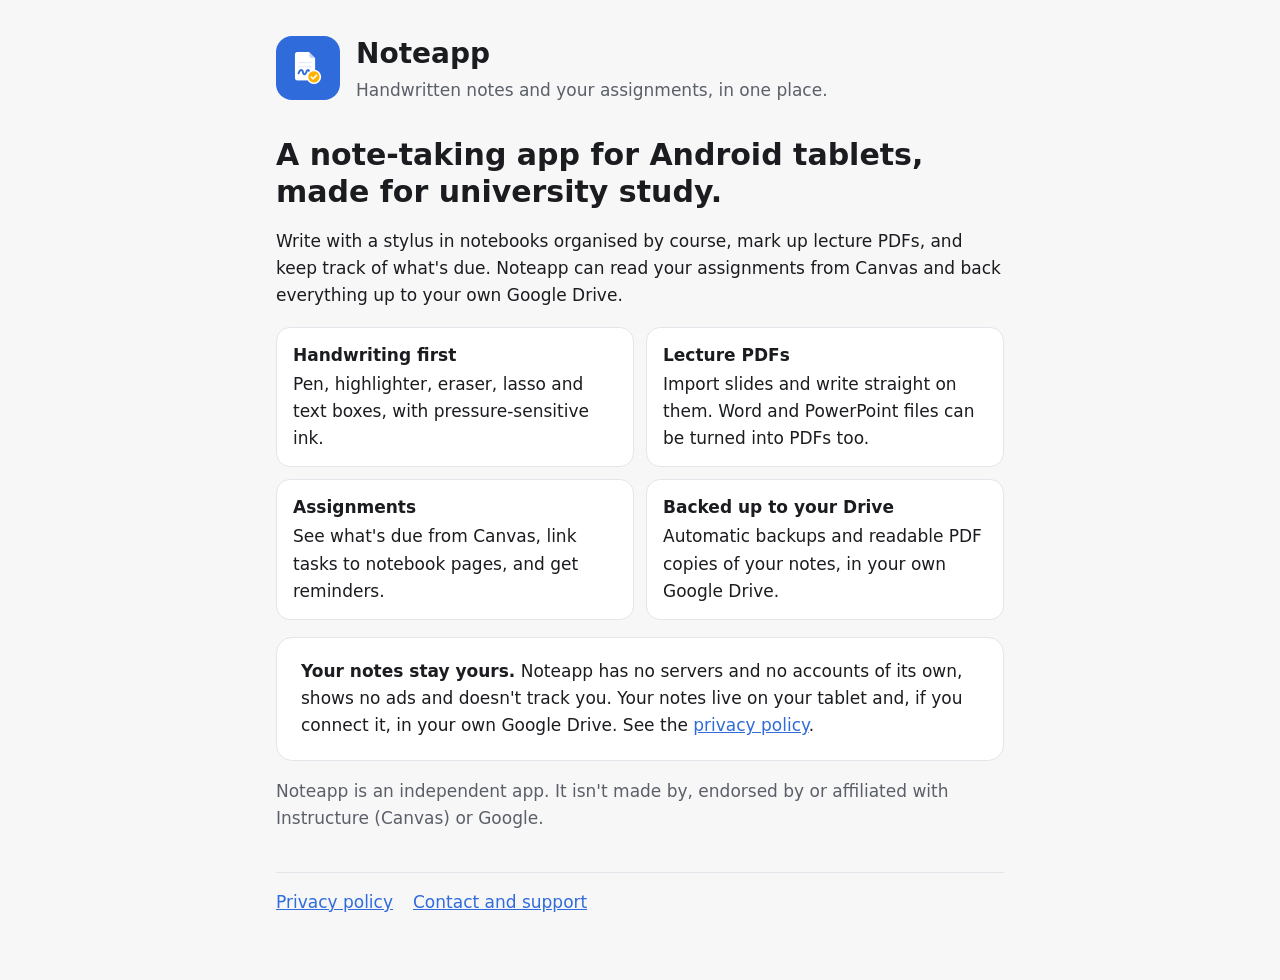
==== index.html @ 6d73e2a1 "Noteapp website: homepage and privacy policy Co-Authored-By: Claude Opus 5.5 <noreply@anthropic.com>" ====
<!doctype html>
<html lang="en">
<head>
  <meta charset="utf-8">
  <meta name="viewport" content="width=device-width, initial-scale=1">
  <title>Noteapp</title>
  <meta name="description" content="Noteapp: handwritten notes and your course assignments, together on your Android tablet.">
  <link rel="icon" type="image/png" href="favicon.png">
  <link rel="stylesheet" href="style.css">
</head>
<body>
<main>
  <header>
    <img src="logo-512.png" alt="Noteapp logo">
    <div>
      <p class="name">Noteapp</p>
      <p class="tag">Handwritten notes and your assignments, in one place.</p>
    </div>
  </header>

  <h1>A note-taking app for Android tablets, made for university study.</h1>
  <p>
    Write with a stylus in notebooks organised by course, mark up lecture PDFs, and keep track of
    what's due. Noteapp can read your assignments from Canvas and back everything up to your own
    Google Drive.
  </p>

  <ul class="features">
    <li><strong>Handwriting first</strong>Pen, highlighter, eraser, lasso and text boxes, with pressure-sensitive ink.</li>
    <li><strong>Lecture PDFs</strong>Import slides and write straight on them. Word and PowerPoint files can be turned into PDFs too.</li>
    <li><strong>Assignments</strong>See what's due from Canvas, link tasks to notebook pages, and get reminders.</li>
    <li><strong>Backed up to your Drive</strong>Automatic backups and readable PDF copies of your notes, in your own Google Drive.</li>
  </ul>

  <div class="card">
    <strong>Your notes stay yours.</strong>
    Noteapp has no servers and no accounts of its own, shows no ads and doesn't track you.
    Your notes live on your tablet and, if you connect it, in your own Google Drive.
    See the <a href="privacy.html">privacy policy</a>.
  </div>

  <p class="muted">
    Noteapp is an independent app. It isn't made by, endorsed by or affiliated with Instructure (Canvas) or Google.
  </p>

  <nav>
    <a href="privacy.html">Privacy policy</a>
    <a href="https://github.com/nzfrankwu/Noteapp/issues">Contact and support</a>
  </nav>
</main>
</body>
</html>
---- style.css ----
:root {
  --bg: #f7f7f8;
  --surface: #ffffff;
  --text: #1b1c1f;
  --muted: #5b5f68;
  --accent: #2f6bdb;
  --accent-soft: #dce6ff;
  --border: #e3e5ea;
}
@media (prefers-color-scheme: dark) {
  :root {
    --bg: #131417;
    --surface: #1c1d21;
    --text: #e8e9ec;
    --muted: #a3a7b0;
    --accent: #a9c4ff;
    --accent-soft: #1e3a6e;
    --border: #2c2e34;
  }
}
* { box-sizing: border-box; }
body {
  margin: 0;
  background: var(--bg);
  color: var(--text);
  font: 17px/1.6 system-ui, -apple-system, "Segoe UI", Roboto, sans-serif;
}
main { max-width: 760px; margin: 0 auto; padding: 32px 16px 64px; }
header { display: flex; align-items: center; gap: 16px; margin-bottom: 8px; }
header img { width: 64px; height: 64px; border-radius: 16px; }
header .name { font-size: 28px; font-weight: 650; margin: 0; }
header .tag { margin: 0; color: var(--muted); }
h1 { font-size: 30px; line-height: 1.25; margin: 32px 0 8px; }
h2 { font-size: 21px; margin: 36px 0 8px; }
p, li { color: var(--text); }
.muted { color: var(--muted); }
a { color: var(--accent); }
.card {
  background: var(--surface);
  border: 1px solid var(--border);
  border-radius: 16px;
  padding: 20px 24px;
  margin: 16px 0;
}
.features { display: grid; grid-template-columns: repeat(auto-fit, minmax(280px, 1fr)); gap: 12px; padding: 0; list-style: none; }
.features li { background: var(--surface); border: 1px solid var(--border); border-radius: 14px; padding: 14px 16px; }
.features strong { display: block; margin-bottom: 2px; }
nav { margin-top: 40px; padding-top: 16px; border-top: 1px solid var(--border); display: flex; gap: 20px; flex-wrap: wrap; }
code { background: var(--accent-soft); padding: 1px 6px; border-radius: 6px; font-size: 0.92em; }
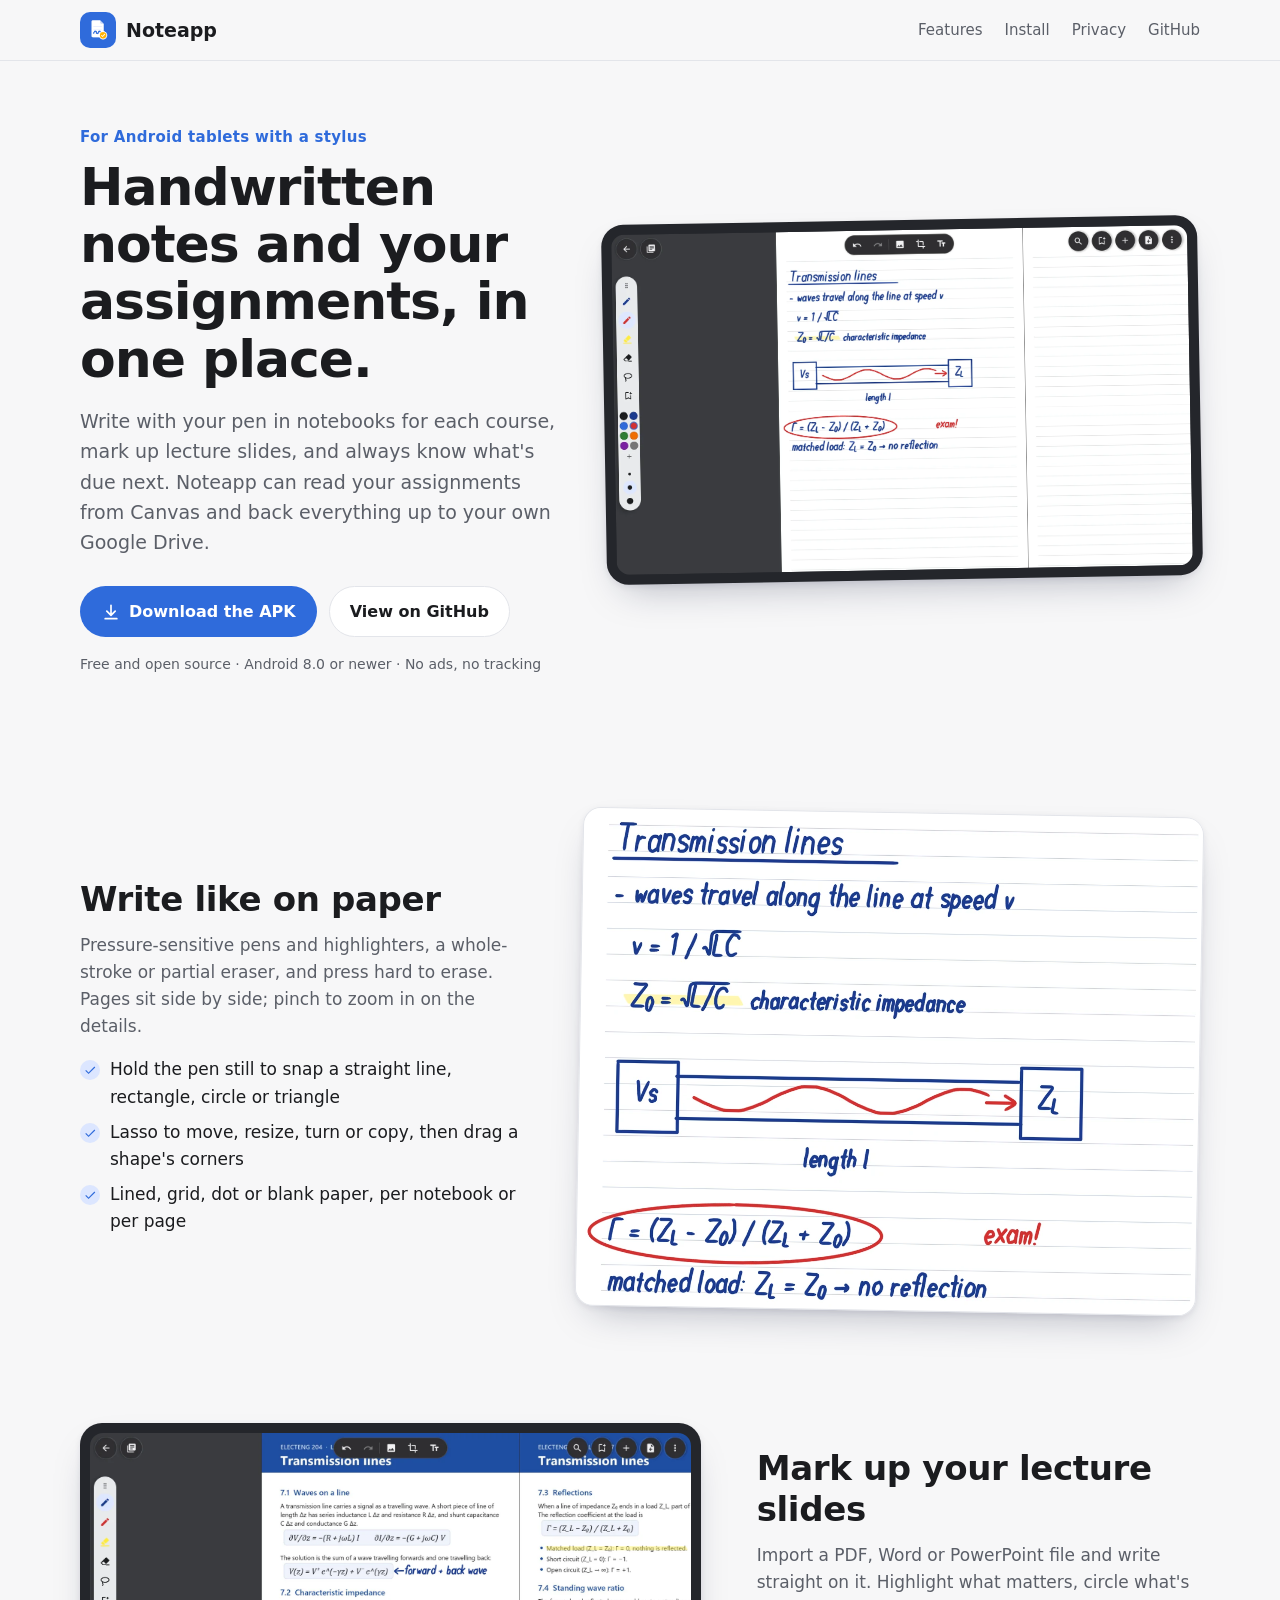
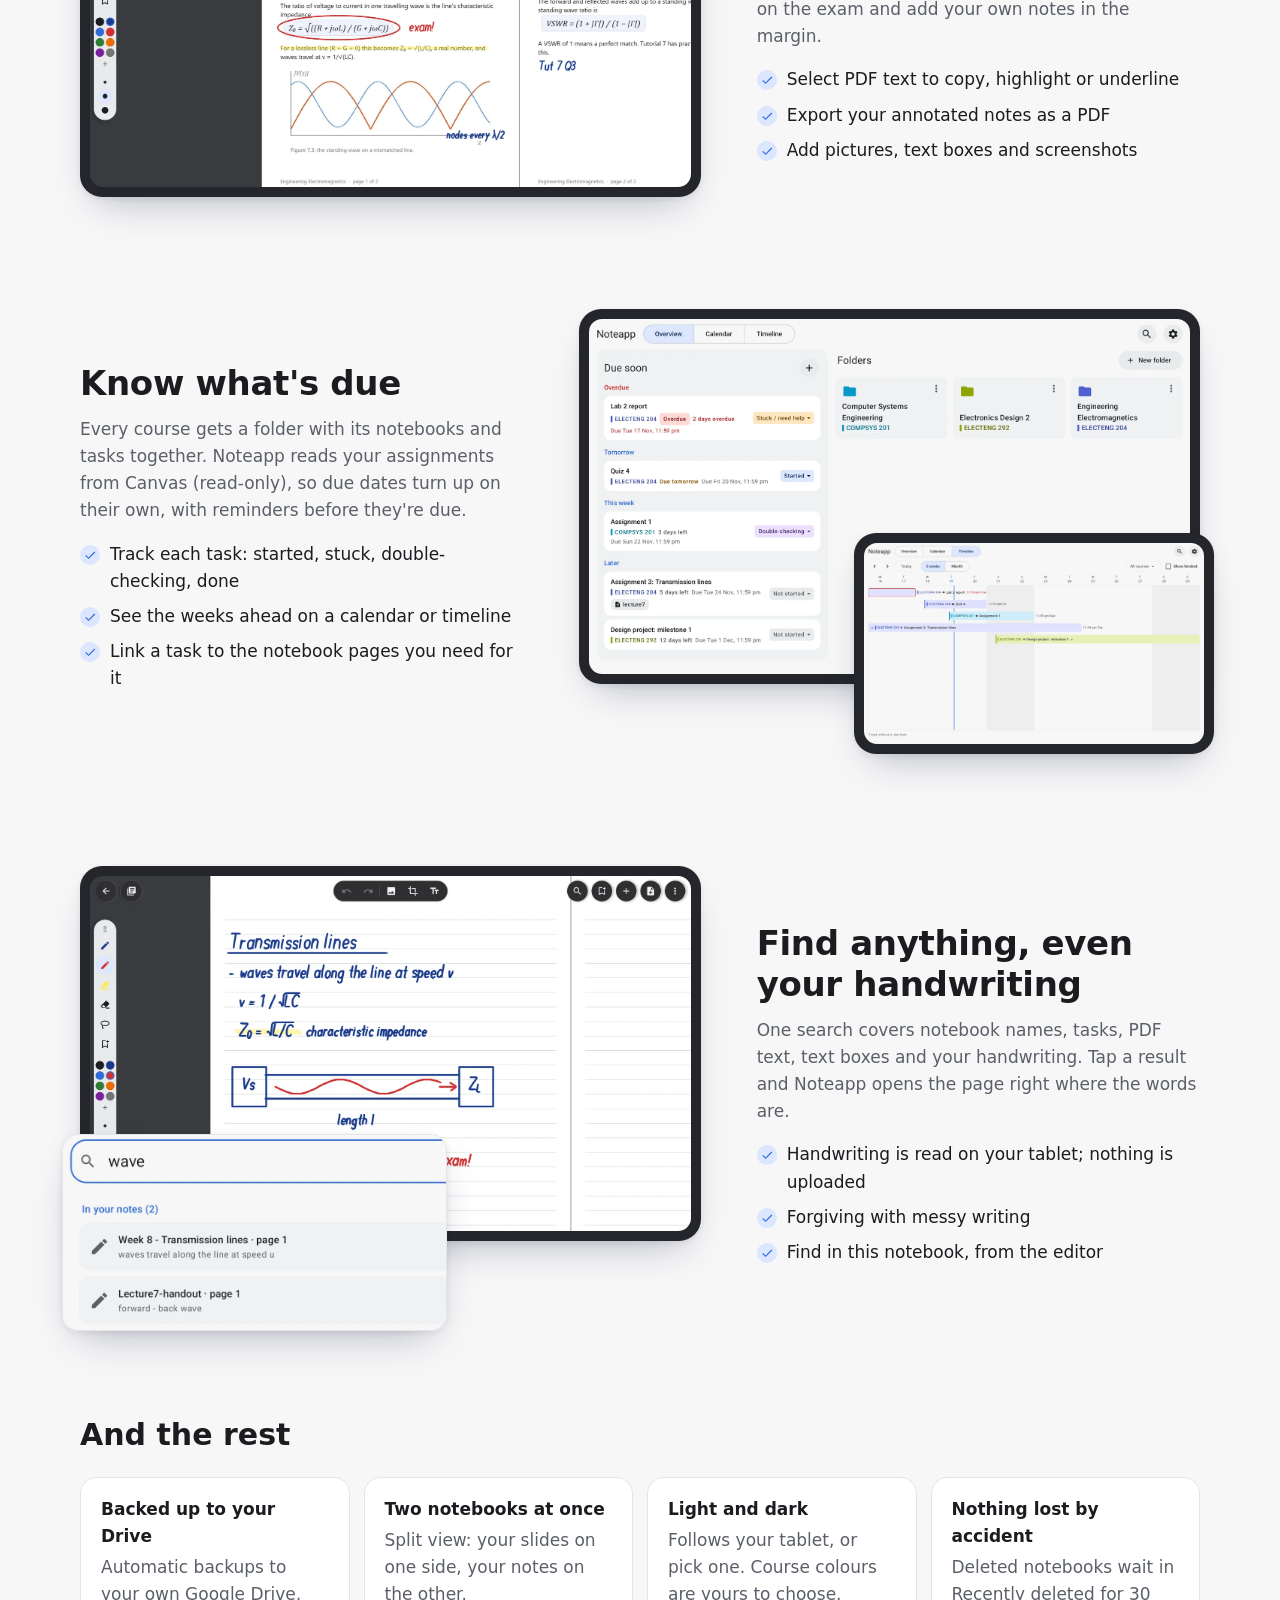
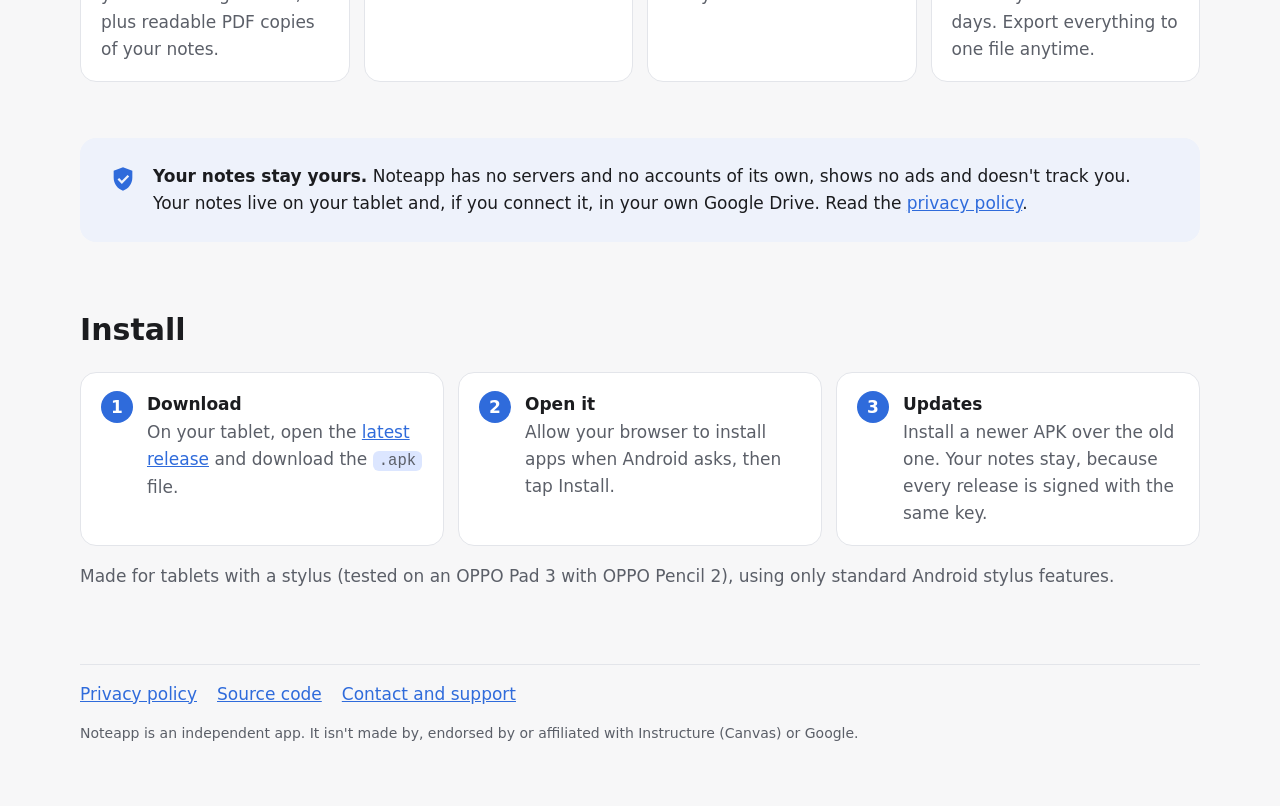
==== commit ae0e8d47: "Website: redesigned homepage with screenshots, new logo, privacy update (handwriting search) Co-Auth" ====
--- a/index.html
+++ b/index.html
@@ -3,50 +3,169 @@
 <head>
   <meta charset="utf-8">
   <meta name="viewport" content="width=device-width, initial-scale=1">
-  <title>Noteapp</title>
-  <meta name="description" content="Noteapp: handwritten notes and your course assignments, together on your Android tablet.">
+  <title>Noteapp: handwritten notes and assignments for Android tablets</title>
+  <meta name="description" content="Noteapp: handwritten notes, lecture PDFs and your course assignments, together on your Android tablet. Free, no ads, no tracking.">
+  <meta property="og:title" content="Noteapp">
+  <meta property="og:description" content="Handwritten notes and your assignments, in one place. A note-taking app for Android tablets, made for university study.">
+  <meta property="og:image" content="https://nzfrankwu.github.io/Noteapp/img/editor.webp">
   <link rel="icon" type="image/png" href="favicon.png">
   <link rel="stylesheet" href="style.css">
 </head>
-<body>
-<main>
-  <header>
-    <img src="logo-512.png" alt="Noteapp logo">
-    <div>
-      <p class="name">Noteapp</p>
-      <p class="tag">Handwritten notes and your assignments, in one place.</p>
+<body class="home">
+
+<header class="topbar">
+  <div class="wrap topbar-inner">
+    <a class="brand" href="#top"><img src="logo-120.png" alt="" width="36" height="36"><span>Noteapp</span></a>
+    <nav class="toplinks">
+      <a href="#features">Features</a>
+      <a href="#install">Install</a>
+      <a href="privacy.html">Privacy</a>
+      <a href="https://github.com/nzfrankwu/Noteapp">GitHub</a>
+    </nav>
+  </div>
+</header>
+
+<main id="top">
+  <section class="hero wrap">
+    <div class="hero-text">
+      <p class="eyebrow">For Android tablets with a stylus</p>
+      <h1>Handwritten notes and your assignments, in one place.</h1>
+      <p class="lead">
+        Write with your pen in notebooks for each course, mark up lecture slides, and always know
+        what's due next. Noteapp can read your assignments from Canvas and back everything up to
+        your own Google Drive.
+      </p>
+      <div class="cta">
+        <a class="button primary" href="https://github.com/nzfrankwu/Noteapp/releases/latest">
+          <svg viewBox="0 0 24 24" width="20" height="20" aria-hidden="true"><path fill="currentColor" d="M12 3a1 1 0 0 1 1 1v9.59l3.3-3.3a1 1 0 1 1 1.4 1.42l-5 5a1 1 0 0 1-1.4 0l-5-5a1 1 0 1 1 1.4-1.42l3.3 3.3V4a1 1 0 0 1 1-1zM5 19h14a1 1 0 1 1 0 2H5a1 1 0 1 1 0-2z"/></svg>
+          Download the APK
+        </a>
+        <a class="button" href="https://github.com/nzfrankwu/Noteapp">View on GitHub</a>
+      </div>
+      <p class="fineprint">Free and open source · Android 8.0 or newer · No ads, no tracking</p>
     </div>
-  </header>
+    <figure class="device hero-shot">
+      <img src="img/editor.webp" width="1600" height="945"
+           alt="A notebook page with handwritten notes on transmission lines, a neat diagram and a circled formula">
+    </figure>
+  </section>
 
-  <h1>A note-taking app for Android tablets, made for university study.</h1>
-  <p>
-    Write with a stylus in notebooks organised by course, mark up lecture PDFs, and keep track of
-    what's due. Noteapp can read your assignments from Canvas and back everything up to your own
-    Google Drive.
-  </p>
+  <section id="features" class="features wrap">
+    <article class="feature">
+      <div class="feature-text">
+        <h2>Write like on paper</h2>
+        <p>Pressure-sensitive pens and highlighters, a whole-stroke or partial eraser, and press hard to erase. Pages sit side by side; pinch to zoom in on the details.</p>
+        <ul class="ticks">
+          <li>Hold the pen still to snap a straight line, rectangle, circle or triangle</li>
+          <li>Lasso to move, resize, turn or copy, then drag a shape's corners</li>
+          <li>Lined, grid, dot or blank paper, per notebook or per page</li>
+        </ul>
+      </div>
+      <figure class="paper"><img src="img/paper.webp" width="1200" height="964" loading="lazy"
+        alt="Close-up of handwritten notes: formulas, a highlight, a diagram with snapped rectangles and a red circle"></figure>
+    </article>
 
-  <ul class="features">
-    <li><strong>Handwriting first</strong>Pen, highlighter, eraser, lasso and text boxes, with pressure-sensitive ink.</li>
-    <li><strong>Lecture PDFs</strong>Import slides and write straight on them. Word and PowerPoint files can be turned into PDFs too.</li>
-    <li><strong>Assignments</strong>See what's due from Canvas, link tasks to notebook pages, and get reminders.</li>
-    <li><strong>Backed up to your Drive</strong>Automatic backups and readable PDF copies of your notes, in your own Google Drive.</li>
-  </ul>
+    <article class="feature flip">
+      <div class="feature-text">
+        <h2>Mark up your lecture slides</h2>
+        <p>Import a PDF, Word or PowerPoint file and write straight on it. Highlight what matters, circle what's on the exam and add your own notes in the margin.</p>
+        <ul class="ticks">
+          <li>Select PDF text to copy, highlight or underline</li>
+          <li>Export your annotated notes as a PDF</li>
+          <li>Add pictures, text boxes and screenshots</li>
+        </ul>
+      </div>
+      <figure class="device"><img src="img/pdf.webp" width="1600" height="945" loading="lazy"
+        alt="A lecture handout PDF with highlights, a red circle around a formula and handwritten notes"></figure>
+    </article>
 
-  <div class="card">
-    <strong>Your notes stay yours.</strong>
-    Noteapp has no servers and no accounts of its own, shows no ads and doesn't track you.
-    Your notes live on your tablet and, if you connect it, in your own Google Drive.
-    See the <a href="privacy.html">privacy policy</a>.
-  </div>
+    <article class="feature">
+      <div class="feature-text">
+        <h2>Know what's due</h2>
+        <p>Every course gets a folder with its notebooks and tasks together. Noteapp reads your assignments from Canvas (read-only), so due dates turn up on their own, with reminders before they're due.</p>
+        <ul class="ticks">
+          <li>Track each task: started, stuck, double-checking, done</li>
+          <li>See the weeks ahead on a calendar or timeline</li>
+          <li>Link a task to the notebook pages you need for it</li>
+        </ul>
+      </div>
+      <div class="stack">
+        <figure class="device">
+          <picture>
+            <source srcset="img/home-dark.webp" media="(prefers-color-scheme: dark)">
+            <img src="img/home.webp" width="1600" height="945" loading="lazy"
+              alt="The Home screen: tasks due soon with their status, and a folder for each course">
+          </picture>
+        </figure>
+        <figure class="device small">
+          <picture>
+            <source srcset="img/timeline-dark.webp" media="(prefers-color-scheme: dark)">
+            <img src="img/timeline.webp" width="1600" height="945" loading="lazy"
+              alt="The timeline: each assignment as a bar from when it opens to when it's due">
+          </picture>
+        </figure>
+      </div>
+    </article>
 
-  <p class="muted">
-    Noteapp is an independent app. It isn't made by, endorsed by or affiliated with Instructure (Canvas) or Google.
-  </p>
+    <article class="feature flip">
+      <div class="feature-text">
+        <h2>Find anything, even your handwriting</h2>
+        <p>One search covers notebook names, tasks, PDF text, text boxes and your handwriting. Tap a result and Noteapp opens the page right where the words are.</p>
+        <ul class="ticks">
+          <li>Handwriting is read on your tablet; nothing is uploaded</li>
+          <li>Forgiving with messy writing</li>
+          <li>Find in this notebook, from the editor</li>
+        </ul>
+      </div>
+      <div class="stack search-stack">
+        <figure class="device"><img src="img/editor-zoom.webp" width="1600" height="945" loading="lazy"
+          alt="The notebook page opened at the match, zoomed in on the handwriting"></figure>
+        <figure class="card-shot"><img src="img/search.webp" width="900" height="458" loading="lazy"
+          alt="Searching for 'wave' finds two handwritten notes, one on a notebook page and one on a PDF"></figure>
+      </div>
+    </article>
+  </section>
 
+  <section class="also wrap">
+    <h2>And the rest</h2>
+    <div class="grid">
+      <div class="tile"><strong>Backed up to your Drive</strong>Automatic backups to your own Google Drive, plus readable PDF copies of your notes.</div>
+      <div class="tile"><strong>Two notebooks at once</strong>Split view: your slides on one side, your notes on the other.</div>
+      <div class="tile"><strong>Light and dark</strong>Follows your tablet, or pick one. Course colours are yours to choose.</div>
+      <div class="tile"><strong>Nothing lost by accident</strong>Deleted notebooks wait in Recently deleted for 30 days. Export everything to one file anytime.</div>
+    </div>
+  </section>
+
+  <section class="privacy wrap">
+    <div class="card big">
+      <svg viewBox="0 0 24 24" width="28" height="28" aria-hidden="true"><path fill="currentColor" d="M12 2 4 5v6c0 5 3.4 9.7 8 11 4.6-1.3 8-6 8-11V5l-8-3zm-1 14.2-3.7-3.7 1.4-1.4 2.3 2.3 4.9-4.9 1.4 1.4L11 16.2z"/></svg>
+      <div>
+        <strong>Your notes stay yours.</strong>
+        Noteapp has no servers and no accounts of its own, shows no ads and doesn't track you.
+        Your notes live on your tablet and, if you connect it, in your own Google Drive.
+        Read the <a href="privacy.html">privacy policy</a>.
+      </div>
+    </div>
+  </section>
+
+  <section id="install" class="install wrap">
+    <h2>Install</h2>
+    <ol class="steps">
+      <li><span>1</span><div><strong>Download</strong>On your tablet, open the <a href="https://github.com/nzfrankwu/Noteapp/releases/latest">latest release</a> and download the <code>.apk</code> file.</div></li>
+      <li><span>2</span><div><strong>Open it</strong>Allow your browser to install apps when Android asks, then tap Install.</div></li>
+      <li><span>3</span><div><strong>Updates</strong>Install a newer APK over the old one. Your notes stay, because every release is signed with the same key.</div></li>
+    </ol>
+    <p class="muted">Made for tablets with a stylus (tested on an OPPO Pad 3 with OPPO Pencil 2), using only standard Android stylus features.</p>
+  </section>
+</main>
+
+<footer class="wrap footer">
   <nav>
     <a href="privacy.html">Privacy policy</a>
+    <a href="https://github.com/nzfrankwu/Noteapp">Source code</a>
     <a href="https://github.com/nzfrankwu/Noteapp/issues">Contact and support</a>
   </nav>
-</main>
+  <p class="muted">Noteapp is an independent app. It isn't made by, endorsed by or affiliated with Instructure (Canvas) or Google.</p>
+</footer>
 </body>
 </html>
--- a/style.css
+++ b/style.css
@@ -1,30 +1,46 @@
 :root {
   --bg: #f7f7f8;
   --surface: #ffffff;
+  --surface-2: #eef2fb;
   --text: #1b1c1f;
   --muted: #5b5f68;
   --accent: #2f6bdb;
+  --accent-text: #ffffff;
   --accent-soft: #dce6ff;
   --border: #e3e5ea;
+  --device: #24262b;
+  --shadow: 0 18px 40px -18px rgba(20, 30, 60, .35), 0 2px 6px rgba(20, 30, 60, .08);
 }
 @media (prefers-color-scheme: dark) {
   :root {
     --bg: #131417;
     --surface: #1c1d21;
+    --surface-2: #1b2233;
     --text: #e8e9ec;
     --muted: #a3a7b0;
     --accent: #a9c4ff;
+    --accent-text: #0f1b33;
     --accent-soft: #1e3a6e;
     --border: #2c2e34;
+    --device: #0b0c0e;
+    --shadow: 0 18px 40px -18px rgba(0, 0, 0, .7), 0 2px 6px rgba(0, 0, 0, .3);
   }
 }
 * { box-sizing: border-box; }
+html { scroll-behavior: smooth; }
 body {
   margin: 0;
   background: var(--bg);
   color: var(--text);
   font: 17px/1.6 system-ui, -apple-system, "Segoe UI", Roboto, sans-serif;
 }
+img { max-width: 100%; height: auto; display: block; }
+a { color: var(--accent); }
+code { background: var(--accent-soft); padding: 1px 6px; border-radius: 6px; font-size: 0.92em; }
+.muted { color: var(--muted); }
+p, li { color: var(--text); }
+
+/* ---- Simple document pages (privacy policy) ---- */
 main { max-width: 760px; margin: 0 auto; padding: 32px 16px 64px; }
 header { display: flex; align-items: center; gap: 16px; margin-bottom: 8px; }
 header img { width: 64px; height: 64px; border-radius: 16px; }
@@ -32,9 +48,6 @@
 header .tag { margin: 0; color: var(--muted); }
 h1 { font-size: 30px; line-height: 1.25; margin: 32px 0 8px; }
 h2 { font-size: 21px; margin: 36px 0 8px; }
-p, li { color: var(--text); }
-.muted { color: var(--muted); }
-a { color: var(--accent); }
 .card {
   background: var(--surface);
   border: 1px solid var(--border);
@@ -42,8 +55,105 @@
   padding: 20px 24px;
   margin: 16px 0;
 }
-.features { display: grid; grid-template-columns: repeat(auto-fit, minmax(280px, 1fr)); gap: 12px; padding: 0; list-style: none; }
-.features li { background: var(--surface); border: 1px solid var(--border); border-radius: 14px; padding: 14px 16px; }
-.features strong { display: block; margin-bottom: 2px; }
 nav { margin-top: 40px; padding-top: 16px; border-top: 1px solid var(--border); display: flex; gap: 20px; flex-wrap: wrap; }
-code { background: var(--accent-soft); padding: 1px 6px; border-radius: 6px; font-size: 0.92em; }
+
+/* ---- Homepage ---- */
+.home main { max-width: none; padding: 0; }
+.wrap { max-width: 1160px; margin: 0 auto; padding-left: 20px; padding-right: 20px; }
+
+.topbar {
+  display: block; position: sticky; top: 0; z-index: 10; margin: 0;
+  background: color-mix(in srgb, var(--bg) 85%, transparent);
+  backdrop-filter: blur(10px);
+  border-bottom: 1px solid var(--border);
+}
+.topbar-inner { display: flex; align-items: center; justify-content: space-between; height: 60px; gap: 12px; }
+.brand { display: flex; align-items: center; gap: 10px; text-decoration: none; color: var(--text); font-weight: 650; font-size: 19px; }
+.brand img { width: 36px; height: 36px; border-radius: 10px; }
+.toplinks { margin: 0; padding: 0; border: 0; gap: 22px; }
+.toplinks a { color: var(--muted); text-decoration: none; font-size: 15px; font-weight: 500; }
+.toplinks a:hover { color: var(--text); }
+
+.hero { display: grid; grid-template-columns: 1fr 1.25fr; gap: 48px; align-items: center; padding-top: 64px; padding-bottom: 40px; }
+.eyebrow { color: var(--accent); font-weight: 600; font-size: 15px; letter-spacing: .02em; margin: 0 0 10px; }
+.hero h1 { font-size: clamp(34px, 4.4vw, 52px); line-height: 1.1; letter-spacing: -0.02em; margin: 0 0 18px; }
+.lead { font-size: 19px; color: var(--muted); margin: 0 0 28px; }
+.cta { display: flex; gap: 12px; flex-wrap: wrap; }
+.button {
+  display: inline-flex; align-items: center; gap: 8px;
+  padding: 12px 20px; border-radius: 999px; font-weight: 600; font-size: 16px;
+  text-decoration: none; color: var(--text); background: var(--surface); border: 1px solid var(--border);
+}
+.button:hover { border-color: var(--muted); }
+.button.primary { background: var(--accent); color: var(--accent-text); border-color: transparent; }
+.button.primary:hover { filter: brightness(1.08); }
+.fineprint { color: var(--muted); font-size: 14px; margin: 16px 0 0; }
+
+.device {
+  margin: 0; padding: 10px; border-radius: 22px; background: var(--device);
+  box-shadow: var(--shadow);
+}
+.device img { border-radius: 13px; }
+.hero-shot { transform: rotate(-1deg); }
+
+.features { padding-top: 40px; }
+.feature { display: grid; grid-template-columns: 1fr 1.4fr; gap: 56px; align-items: center; padding: 56px 0; }
+.feature.flip .feature-text { order: 2; }
+.feature h2 { font-size: clamp(26px, 2.8vw, 34px); line-height: 1.2; letter-spacing: -0.01em; margin: 0 0 12px; }
+.feature p { color: var(--muted); margin: 0 0 16px; }
+.ticks { list-style: none; padding: 0; margin: 0; }
+.ticks li { position: relative; padding-left: 30px; margin: 8px 0; }
+.ticks li::before {
+  content: ""; position: absolute; left: 0; top: 4px; width: 20px; height: 20px; border-radius: 50%;
+  background: var(--accent-soft) url("data:image/svg+xml,%3Csvg xmlns='http://www.w3.org/2000/svg' viewBox='0 0 24 24'%3E%3Cpath fill='%232f6bdb' d='M9.5 16.2 5.3 12l-1.4 1.4 5.6 5.6L21 7.5l-1.4-1.4z'/%3E%3C/svg%3E") center / 14px no-repeat;
+}
+.feature.flip { grid-template-columns: 1.4fr 1fr; }
+.hero > *, .feature > * { min-width: 0; }
+.stack { position: relative; padding-bottom: 70px; }
+.stack .small { position: absolute; width: 58%; right: -14px; bottom: 0; }
+.paper { margin: 0; border-radius: 18px; overflow: hidden; box-shadow: var(--shadow); border: 1px solid var(--border); transform: rotate(1deg); }
+.search-stack { padding-bottom: 90px; }
+.card-shot {
+  position: absolute; left: -18px; bottom: 0; width: 62%; margin: 0;
+  border-radius: 16px; overflow: hidden; box-shadow: var(--shadow); border: 1px solid var(--border);
+}
+
+.also h2, .install h2 { font-size: clamp(24px, 2.4vw, 30px); margin: 24px 0 18px; }
+.grid { display: grid; grid-template-columns: repeat(auto-fit, minmax(240px, 1fr)); gap: 14px; }
+.tile { background: var(--surface); border: 1px solid var(--border); border-radius: 16px; padding: 18px 20px; color: var(--muted); }
+.tile strong { display: block; color: var(--text); margin-bottom: 4px; }
+
+.privacy { padding-top: 40px; }
+.card.big { display: flex; gap: 16px; align-items: flex-start; background: var(--surface-2); border-color: transparent; padding: 24px 28px; }
+.card.big svg { flex: none; color: var(--accent); margin-top: 2px; }
+
+.install { padding-top: 24px; padding-bottom: 24px; }
+.steps { list-style: none; padding: 0; margin: 0 0 16px; display: grid; grid-template-columns: repeat(3, 1fr); gap: 14px; }
+.steps li { display: flex; gap: 14px; background: var(--surface); border: 1px solid var(--border); border-radius: 16px; padding: 18px 20px; color: var(--muted); }
+.steps span {
+  flex: none; width: 32px; height: 32px; border-radius: 50%; display: grid; place-items: center;
+  background: var(--accent); color: var(--accent-text); font-weight: 700;
+}
+.steps strong { display: block; color: var(--text); }
+
+.footer { padding-bottom: 48px; }
+.footer nav { margin-top: 32px; }
+.footer p { font-size: 14px; }
+
+@media (max-width: 860px) {
+  .hero, .feature, .feature.flip { grid-template-columns: minmax(0, 1fr); gap: 28px; }
+  .hero { padding-top: 36px; }
+  .hero-shot { transform: none; }
+  .feature { padding: 36px 0; }
+  .feature.flip .feature-text { order: 0; }
+  .steps { grid-template-columns: 1fr; }
+  .stack { padding-bottom: 0; display: grid; gap: 14px; }
+  .stack .small, .card-shot { position: static; width: 100%; }
+  .feature.flip { grid-template-columns: 1fr; }
+  .paper { transform: none; }
+  .toplinks { gap: 14px; }
+  .toplinks a[href="#features"] { display: none; }
+  .wrap { padding-left: 16px; padding-right: 16px; }
+  .device { padding: 6px; border-radius: 16px; }
+  .device img { border-radius: 11px; }
+}
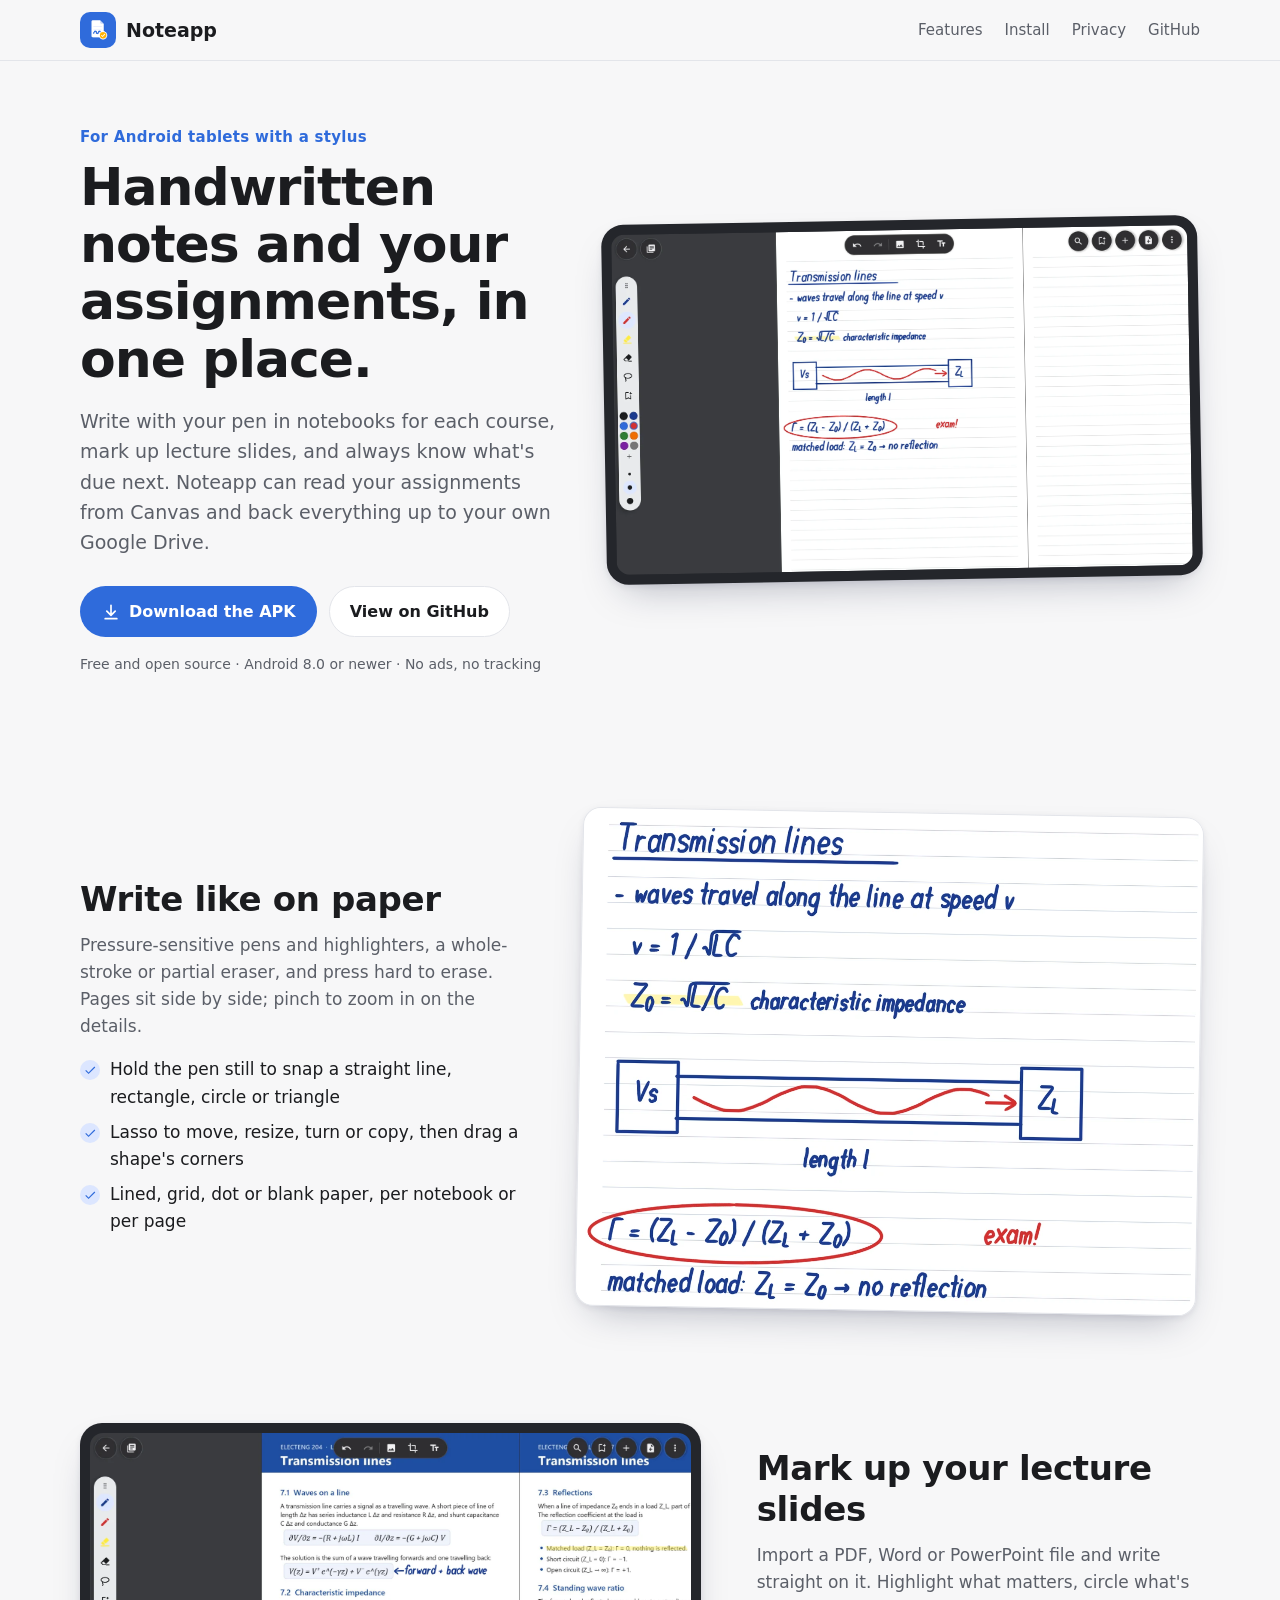
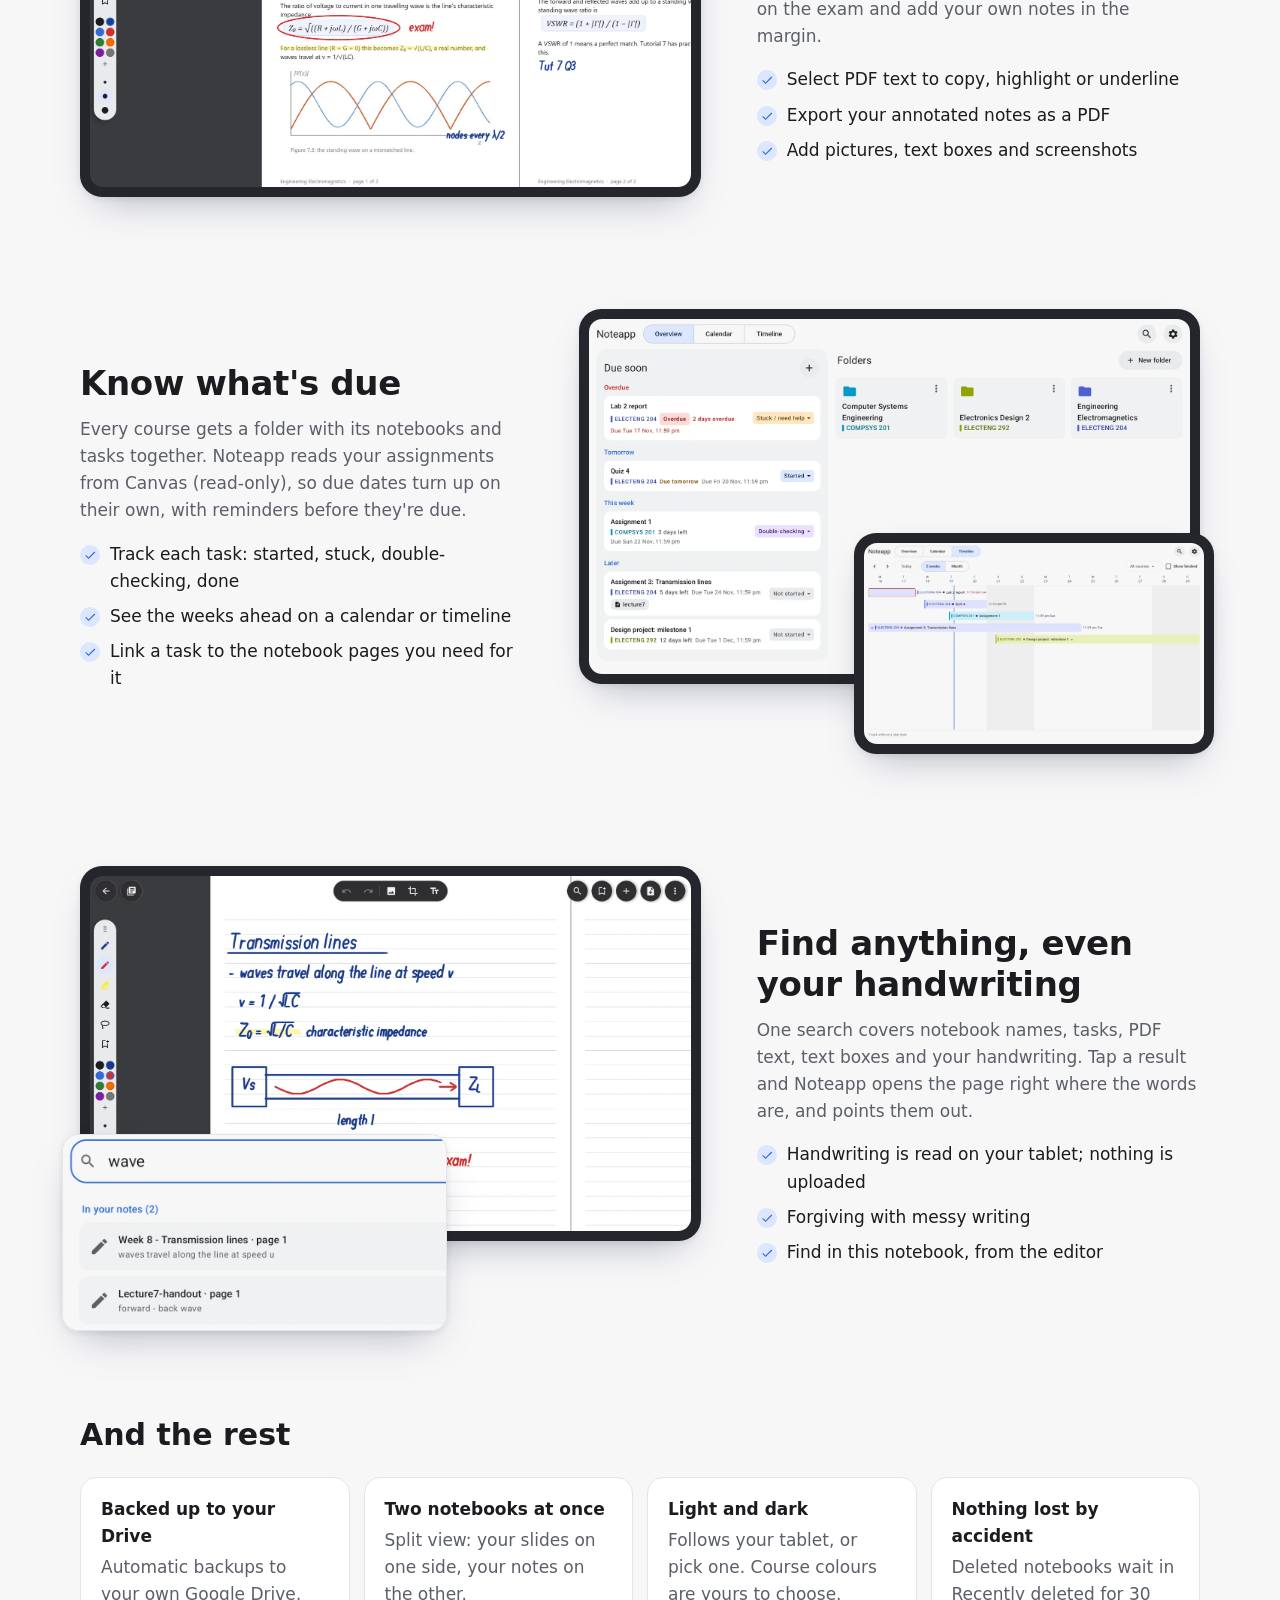
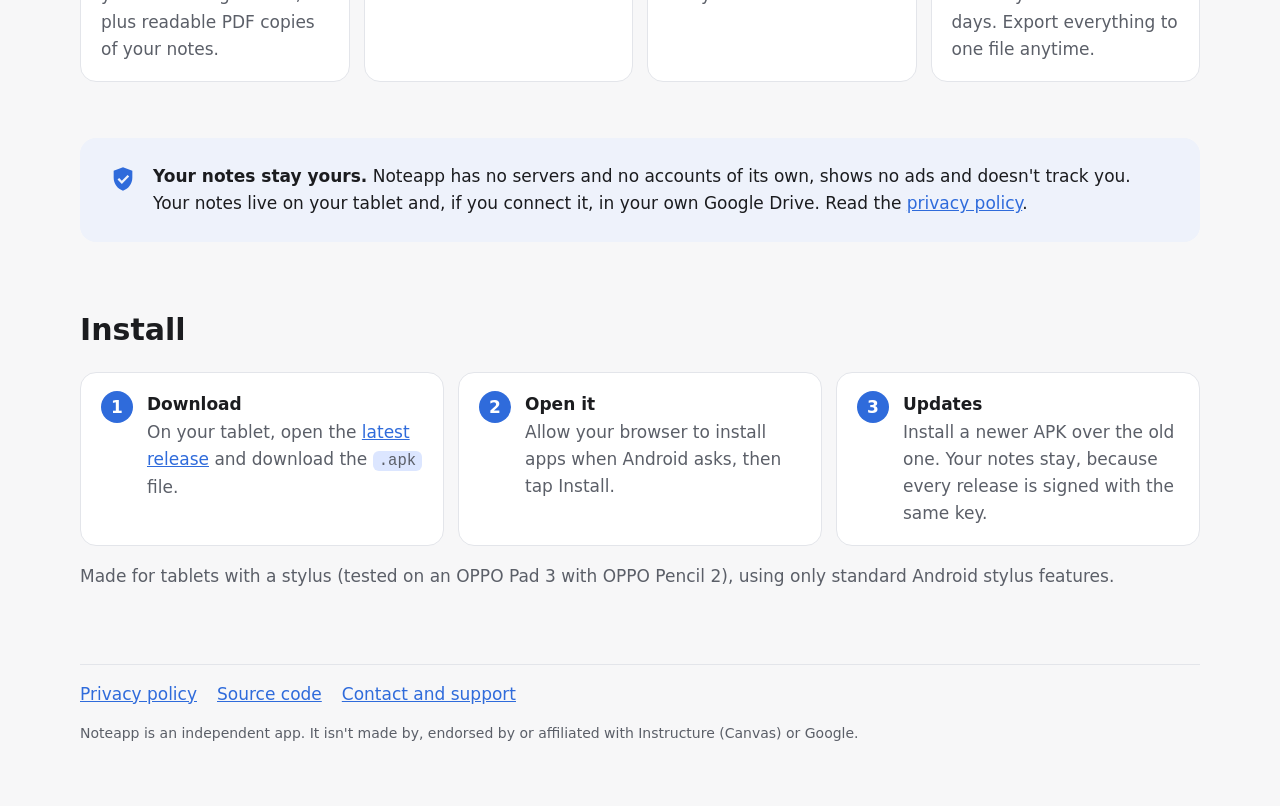
==== commit 30e7ae82: "Website: search section mentions the match being pointed out (1.2) Co-Authored-By: Claude Opus 5.5 <" ====
--- a/index.html
+++ b/index.html
@@ -110,7 +110,7 @@
     <article class="feature flip">
       <div class="feature-text">
         <h2>Find anything, even your handwriting</h2>
-        <p>One search covers notebook names, tasks, PDF text, text boxes and your handwriting. Tap a result and Noteapp opens the page right where the words are.</p>
+        <p>One search covers notebook names, tasks, PDF text, text boxes and your handwriting. Tap a result and Noteapp opens the page right where the words are, and points them out.</p>
         <ul class="ticks">
           <li>Handwriting is read on your tablet; nothing is uploaded</li>
           <li>Forgiving with messy writing</li>
